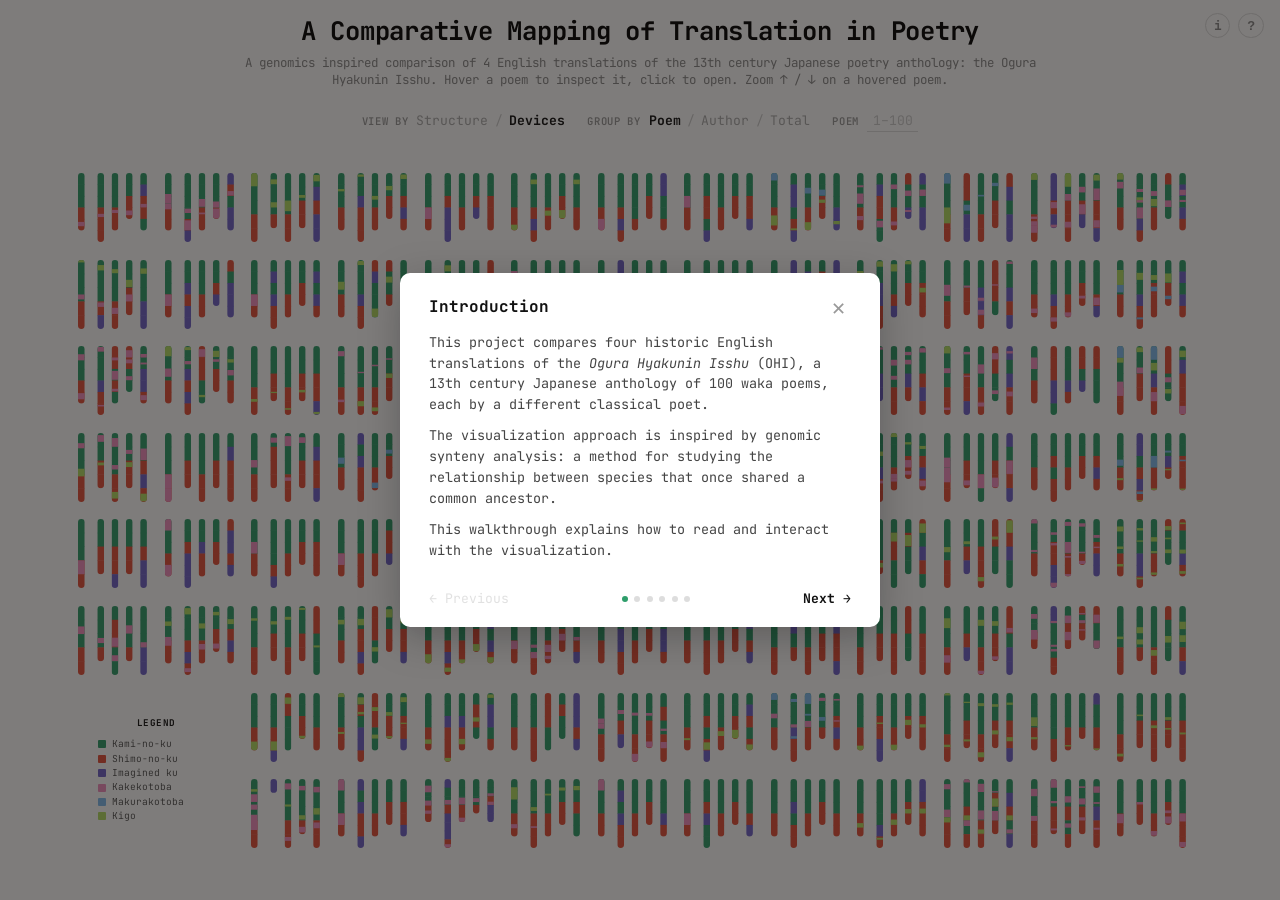
==== docs/index.html @ d407ced3 "Styling changes and tutorial update." ====
<!doctype html>
<html lang="en">
<head>
<meta charset="utf-8">
<meta name="viewport" content="width=device-width, initial-scale=1">
<title>Comparative Translations of the Ogura Hyakunin Isshu</title>
<link rel="preconnect" href="https://fonts.googleapis.com">
<link rel="preconnect" href="https://fonts.gstatic.com" crossorigin>
<link href="https://fonts.googleapis.com/css2?family=JetBrains+Mono:wght@300;400;500;700&display=swap" rel="stylesheet">
<link rel="stylesheet" href="style.css?v=88">
</head>
<body>
<div class="page">
  <div class="hd">
    <h1>A Comparative Mapping of Translation in Poetry</h1>
    <p>A genomics inspired comparison of 4 English translations of the 13th century Japanese poetry anthology: the Ogura Hyakunin Isshu. Hover a poem to inspect it, click to open. Zoom ↑ / ↓ on a hovered poem.</p>
    <div class="toggles-row">
      <div class="toggle-group">
        <span class="toggle-label">View by</span>
        <div class="view-toggle" role="group" aria-label="View mode">
          <button class="vt-btn" id="vtStructure">Structure</button>
          <button class="vt-btn active" id="vtDevice">Devices</button>
        </div>
      </div>
      <div class="toggle-group">
        <span class="toggle-label">Group by</span>
        <div class="view-toggle" role="group" aria-label="Layout mode">
          <button class="vt-btn active" id="vtByPoem">Poem</button>
          <button class="vt-btn" id="vtByAuthor">Author</button>
          <button class="vt-btn" id="vtByTotal">Total</button>
        </div>
      </div>
      <div class="toggle-group">
        <label class="toggle-label" for="poemJump">Poem</label>
        <input class="poem-jump" id="poemJump" type="number" min="1" max="100" placeholder="1–100" aria-label="Jump to poem number">
      </div>
    </div>
    <a class="help-btn about-link" href="about.html" aria-label="About this project" title="About this project" style="right:3.1rem;">i</a>
    <button class="help-btn" id="helpBtn" aria-label="Show walkthrough" title="Show walkthrough">?</button>
  </div>
  <div class="gw" id="gw">
    <div class="grid-nav">
      <div class="col-rail" id="colRail" role="group" aria-label="Poem column"></div>
      <div class="row-rail row-rail-r" id="rowRailRight" role="group" aria-label="Poem row"></div>
      <!-- Static clip boundary — sized once to the grid's own resting
           footprint and never itself transformed, so #grid's zoom
           transform (scale+translate) can never visually escape this box
           no matter what the scale/centering math computes; a hard
           guarantee rather than relying purely on that math being exact. -->
      <div class="grid-clip">
      <div class="grid" id="grid">
      </div>
      <!-- Legend lives OUTSIDE #grid (a sibling, not a child) so it never
           shares #grid's zoom transform — it stays put and stays visible
           at every zoom level, in the same bottom-right corner it always
           occupied, instead of scaling/panning away with the poems.
           nextGridPos() (app.js) still reserves this same 2×2 corner when
           placing poems, so nothing else ever renders underneath it. -->
      <div class="legend">
        <strong>Legend</strong>
        <div class="legend-row"><div class="legend-swatch" style="background:#2E9E6B"></div>Kami-no-ku</div>
        <div class="legend-row"><div class="legend-swatch" style="background:#E5503A"></div>Shimo-no-ku</div>
        <div class="legend-row"><div class="legend-swatch" style="background:#6F63C9"></div>Imagined ku</div>
        <div class="legend-row legend-device"><div class="legend-swatch" style="background:#F28FC0"></div>Kakekotoba</div>
        <div class="legend-row legend-device"><div class="legend-swatch" style="background:#7EBBEE"></div>Makurakotoba</div>
        <div class="legend-row legend-device"><div class="legend-swatch" style="background:#B4DE65"></div>Kigo</div>
      </div>
      </div>
    </div>
    <div class="author-grids" id="authorGrids" style="display:none;"></div>
    <div class="total-grids" id="totalGrids" style="display:none;"></div>
  </div>
</div>

<!-- Modal -->
<div class="overlay" id="overlay" role="dialog" aria-modal="true">
  <div class="modal-bar">
    <button class="mnav-arrow" id="mPrev" aria-label="Previous poem">←</button>
    <div class="modal-title" id="modalTitle"></div>
    <div class="modal-bar-right">
      <button class="mnav-arrow" id="mNext" aria-label="Next poem">→</button>
      <button class="mbtn-close" id="mClose" aria-label="Close">✕</button>
    </div>
  </div>
  <div class="modal-body">
    <div class="jp-panel" id="jpPanel"></div>
    <div class="en-panel" id="enPanel"></div>
  </div>
</div>

<!-- First-visit walkthrough / reopenable guide -->
<div class="intro-overlay" id="introOverlay">
  <div class="intro-card">
    <div class="intro-header">
      <h2 class="intro-title" id="introTitle"></h2>
      <button class="mbtn-close intro-close" id="introClose" aria-label="Close">✕</button>
    </div>
    <div class="intro-steps" id="introSteps"></div>
    <div class="intro-footer">
      <button class="intro-nav-btn" id="introBack">← Previous</button>
      <div class="intro-dots" id="introDots"></div>
      <button class="intro-nav-btn primary" id="introNext">Next →</button>
    </div>
  </div>
</div>

<!-- Custom hover tooltip for structure/device labels (see [data-tip] in
     app.js). -->
<div id="hoverTip" class="hover-tip"></div>

<script src="app.js?v=97"></script>
</body>
</html>
---- docs/style.css ----
*,*::before,*::after{box-sizing:border-box;}
html,body{height:100%;margin:0;overflow:hidden;background:#fff;
  font-family:'JetBrains Mono',monospace;}

/* Spec: cell=82pt, gap=21pt, margin=50pt → ratios cell:gap=3.905, margin:gap=2.381
   Scale so grid+margins fit inside available viewport (width and height).
   total_w = 13*cell + 12*gap + 2*margin = gap*(13*3.905+12+2*2.381) = gap*67.525
   total_h = 8*cell + 7*gap = gap*(8*3.905+7) = gap*38.238
   With ~70px header: available_h = 100vh - 70px
   gap = min( 100vw/67.525 , (100vh - 70px)/38.238 ) */
:root{
  --hd-h: 96px;
  /* Divisor 43 = 38.238 (grid) + 2×2.381 (top+bottom margin) — 38.238 alone
     made the grid taller than the available space, clipping the top row. */
  --gap: min(calc(100vw / 67.525), calc((100vh - var(--hd-h)) / 43));
  --cell: calc(var(--gap) * 3.905);
  --margin: calc(var(--gap) * 2.381);
}

.page{height:100%;display:flex;flex-direction:column;}

.hd{flex-shrink:0;text-align:center;padding:.9rem 1rem .6rem;}
.hd h1{font-family:'JetBrains Mono',monospace;font-size:clamp(1.1rem,2.2vw,1.6rem);
  font-weight:700;margin:0;letter-spacing:-.01em;}
.hd p{font-size:.78rem;color:#888;margin:.35rem auto 0;max-width:52rem;}
.toggles-row{
  display:flex;align-items:center;justify-content:center;gap:1.4rem;
  margin-top:1.4rem;flex-wrap:wrap;
}
.toggle-group{display:flex;align-items:center;gap:.5rem;}
.toggle-label{font-family:'JetBrains Mono',monospace;font-size:.66rem;font-weight:600;
  letter-spacing:.06em;text-transform:uppercase;color:#999;}
.view-toggle{display:flex;align-items:center;gap:.4rem;}
.vt-btn{
  border:none;background:none;padding:0;font-family:'JetBrains Mono',monospace;
  font-size:.82rem;font-weight:400;color:#aaa;cursor:pointer;transition:color .12s;
}
.vt-btn+.vt-btn::before{content:'/';margin-right:.4rem;color:#ccc;font-weight:400;}
.vt-btn:hover{color:#666;}
.vt-btn.active{color:#111;font-weight:700;}
.poem-jump{
  width:3.2rem;border:none;border-bottom:1px solid #ddd;background:none;
  font-family:'JetBrains Mono',monospace;font-size:.82rem;color:#111;
  text-align:center;padding:.1rem .2rem;outline:none;-moz-appearance:textfield;
}
.poem-jump::-webkit-inner-spin-button,.poem-jump::-webkit-outer-spin-button{-webkit-appearance:none;}
.poem-jump::placeholder{color:#ccc;}
.poem-jump:focus{border-bottom-color:#999;}
.help-btn{
  position:absolute;top:.8rem;right:1rem;width:1.6rem;height:1.6rem;border-radius:50%;
  border:1px solid #ddd;background:#fff;color:#888;font-size:.8rem;font-weight:700;
  cursor:pointer;display:flex;align-items:center;justify-content:center;
  text-decoration:none;transition:background .12s,color .12s;
}
.help-btn:hover{background:#f5f4f0;color:#444;}
.hd{position:relative;}

.gw{
  flex:1;min-height:0;
  display:flex;align-items:center;justify-content:center;
  padding-bottom:var(--margin);
  position:relative;
  overflow:hidden;
}

.grid-nav{
  display:grid;
  grid-template-columns:1fr auto;
  grid-template-rows:auto 1fr;
  gap:.5rem .6rem;
}
.col-rail{
  grid-column:1;grid-row:1;
  display:flex;gap:var(--gap);align-items:center;justify-content:center;
}
.row-rail{
  display:flex;flex-direction:column;gap:var(--gap);align-items:center;justify-content:center;
}
.row-rail-r{grid-column:2;grid-row:2;}
.nav-btn{
  border:none;background:none;padding:0;
  font-family:'JetBrains Mono',monospace;font-size:.66rem;font-weight:500;
  color:#111;cursor:pointer;transition:opacity .15s,color .12s;
  display:flex;align-items:center;justify-content:center;
  opacity:0;pointer-events:none;
}
.col-rail .nav-btn{width:var(--cell);}
.row-rail .nav-btn{height:var(--cell);}
.grid-nav:has(.pc.zoomed) .nav-btn.active{opacity:1;pointer-events:auto;}

.grid-clip{grid-column:1;grid-row:2;overflow:hidden;position:relative;}

.grid{
  transition:transform .18s ease-out;
  display:grid;
  grid-template-columns:repeat(13,var(--cell));
  grid-template-rows:repeat(8,var(--cell));
  gap:var(--gap);
  grid-auto-flow:dense;
}

.legend{
  position:absolute;left:0;bottom:0;
  width:calc(var(--cell)*2 + var(--gap));height:calc(var(--cell)*2 + var(--gap));
  padding:1.15rem 1.25rem;font-size:.6rem;line-height:1.5;
  font-family:'JetBrains Mono',monospace;font-weight:300;
  display:flex;flex-direction:column;justify-content:center;
  background:#fff;
}
.legend strong{display:block;text-align:center;font-size:.58rem;font-weight:700;
  letter-spacing:.05em;text-transform:uppercase;color:#111;margin-bottom:.4rem;}
.legend-row{display:flex;align-items:center;gap:.35rem;color:#444;font-weight:300;white-space:nowrap;}
.legend-swatch{width:8px;height:8px;border-radius:1px;flex-shrink:0;}
.legend.structure-only .legend-device{display:none;}

.pc{
  width:100%;height:100%;
  cursor:pointer;display:flex;align-items:center;justify-content:center;
  border-radius:4px;user-select:none;position:relative;
  transition:transform .09s ease-out, filter .3s ease, opacity .3s ease;
  will-change:transform;
}
.pc:focus-visible{outline:2px solid #1D7058;outline-offset:1px;}
.grid.zoom-active .pc:not(.zoomed){filter:grayscale(1) brightness(1.05);opacity:.55;}
.glyph-wrap{width:100%;height:100%;display:flex;align-items:center;justify-content:center;transition:opacity .18s ease;}
.glyph-wrap svg{width:100%;height:100%;display:block;}

/* ── Zoom ── */
.pc.zoomed{
  z-index:5;
  background:#fff;
  border-radius:6px;
}
.zc-hover-lbl{
  width:100%;height:100%;display:flex;align-items:center;justify-content:center;
  text-align:center;font-family:'JetBrains Mono',monospace;font-weight:700;
  font-size:7.5px;color:#333;padding:2px;pointer-events:none;
  overflow:hidden;word-break:break-word;
}
.zc-card{
  position:absolute;left:50%;top:50%;transform:translate(-50%,-50%);
  display:flex;flex-direction:column;
  background:#fff;border-radius:6px;overflow:hidden;
}
.zc-body{
  flex:1;min-height:0;display:flex;align-items:flex-start;justify-content:center;
  overflow:hidden;padding:8px;
}
.zc-bars{width:100%;height:100%;}

.zc-book{display:flex;align-items:flex-start;gap:10px;height:100%;}
.zc-book-jp{display:flex;align-items:flex-start;gap:4px;flex-shrink:0;height:100%;}
.zc-book-num{
  writing-mode:vertical-rl;text-orientation:mixed;
  font-family:'Iansui','Hiragino Mincho ProN','Yu Mincho',serif;font-size:5px;color:#999;
  letter-spacing:.15em;flex-shrink:0;align-self:stretch;
  display:flex;align-items:center;justify-content:center;
}
.zc-book-divider{width:1px;background:#e4e1db;align-self:stretch;flex-shrink:0;}
.zc-book-en{flex:1;min-width:0;display:flex;flex-direction:column;gap:6px;}
.zc-book-title{
  font-family:'JetBrains Mono',monospace;font-weight:700;
  font-size:7px;color:#111;text-align:center;margin-bottom:2px;
}
.zc-book-block{display:flex;flex-direction:column;gap:1px;}
.zc-book-lbl{font-family:'JetBrains Mono',monospace;font-weight:700;color:#888;}
.zc-book-lines{font-family:'Ibarra Real Nova',Georgia,serif;color:#333;line-height:1.4;word-break:break-word;}
.zc-book-line{
  display:block;width:fit-content;max-width:100%;
  border-bottom:0.22em solid transparent;padding-bottom:0.12em;margin-bottom:0.12em;
}

.gz-sidebar{
  height:100%;flex-shrink:0;
  display:flex;flex-direction:column;border-radius:2px;overflow:hidden;
}
.gz-sb-seg{flex-shrink:0;}
.gz-text{
  writing-mode:vertical-rl;text-orientation:mixed;
  font-family:'Iansui','Hiragino Mincho ProN','Yu Mincho',serif;
  width:1.1em;flex-shrink:0;
  height:100%;overflow:hidden;
  line-height:1.35;letter-spacing:.04em;color:#1a1a1a;
}
.gz-ch{padding:0 .5px;border-radius:1px;background-clip:padding-box;border:1px solid transparent;box-sizing:border-box;}

/* ── By-Author layout ── */
.author-grids{
  display:flex;flex-direction:column;
  width:100%;height:100%;
}
.author-panels-row{
  flex:1;min-height:0;
  overflow-x:auto;overflow-y:hidden;
  display:flex;flex-wrap:nowrap;gap:1.5rem;align-items:stretch;justify-content:center;
  padding:.75rem 1.5rem;
}
.author-panel{
  display:flex;flex-direction:column;align-items:center;gap:.6rem;
  flex:0 0 clamp(180px,17vw,280px);
}
.author-panel-label{
  font-family:'JetBrains Mono',monospace;font-weight:700;font-size:.85rem;color:#333;
  text-align:center;white-space:nowrap;flex-shrink:0;
}
.author-mini-grid{
  flex:1;min-height:0;
  display:grid;
  grid-template-columns:repeat(10,1fr);
  grid-template-rows:repeat(10,1fr);
  grid-auto-flow:column;
  direction:rtl;
  gap:4px;width:100%;
}
.author-cell{direction:ltr;}
.author-cell{
  cursor:pointer;overflow:hidden;
  transition:transform .1s ease;
}
.author-cell:hover{transform:scale(1.35);z-index:5;position:relative;box-shadow:0 2px 8px rgba(0,0,0,.25);}
.author-cell.author-hl{box-shadow:0 0 0 2px #fff;position:relative;z-index:3;}
.author-grids[data-hl] .author-cell:not(.author-hl){opacity:.2;transition:opacity .08s;}
.author-cell svg{width:100%;height:100%;display:block;}
.author-legend{
  flex-shrink:0;
  display:flex;flex-direction:row;align-items:center;justify-content:center;
  flex-wrap:wrap;gap:.15rem 1rem;
  padding:.35rem 1rem;
  border-top:1px solid #eee;
  font-size:.6rem;line-height:1.5;
  font-family:'JetBrains Mono',monospace;font-weight:300;
}
.author-legend strong{font-size:.58rem;font-weight:700;
  letter-spacing:.05em;text-transform:uppercase;color:#111;}
.author-legend .legend-row{display:flex;align-items:center;gap:.35rem;color:#444;font-weight:300;white-space:nowrap;}
.author-legend .legend-swatch{width:8px;height:8px;border-radius:1px;flex-shrink:0;}
.author-legend.structure-only .legend-device{display:none;}
/* ── Total view ─────────────────────────────────────────────────── */
.total-grids{
  display:flex;flex-direction:column;
  width:100%;height:100%;
}
.total-panels-row{
  flex:1;min-height:0;
  overflow-x:auto;overflow-y:hidden;
  display:flex;flex-wrap:nowrap;gap:2rem;align-items:stretch;justify-content:center;
  padding:.75rem 2rem;
}
.total-panel{
  display:flex;flex-direction:column;align-items:center;gap:.6rem;
  min-width:30px;
}
.total-bar-wrap{
  flex:1;min-height:0;width:100%;
  border-radius:3px;overflow:hidden;
}
.total-bar-wrap svg{display:block;width:100%;height:100%;}
.total-seg{cursor:pointer;transition:opacity .08s;}
.total-panel-count{
  flex-shrink:0;
  font-family:'JetBrains Mono',monospace;font-size:.58rem;font-weight:300;
  color:#888;text-align:center;padding-top:.25rem;
}
.total-grids[data-hl] .total-seg:not(.total-hl){opacity:.2;}
/* Lock legend height so bar charts don't shift when hover text appears */
#totalLegend{flex-wrap:nowrap;overflow:hidden;}
#totalSegInfo{min-height:1.5em;line-height:1.5;}

.author-poem-info{
  font-family:'JetBrains Mono',monospace;font-weight:700;font-size:.72rem;
  color:#111;letter-spacing:.01em;
  margin-right:.5rem;padding-right:.75rem;border-right:1px solid #ddd;
  min-width:8rem;white-space:nowrap;
}

/* ── Modal overlay ── */
.overlay{
  display:none;position:fixed;inset:0;z-index:200;
  background:#ffffff;
  overflow:hidden;
}
.overlay.open{display:flex;flex-direction:column;}

.modal-bar{
  flex-shrink:0;display:flex;align-items:center;justify-content:space-between;
  padding:.9rem 1.25rem;
  background:#fff;
}
.modal-title{
  text-align:center;flex:1;min-width:0;padding:0 1rem;
}
.modal-title-main{
  font-family:'JetBrains Mono',monospace;font-size:clamp(1.1rem,2.2vw,1.6rem);
  font-weight:bold;color:#111;line-height:1.2;
}
.modal-title-sub{
  font-size:.78rem;color:#888;margin-top:.15rem;
}
.modal-bar-right{display:flex;align-items:center;gap:1rem;}
.mnav-arrow{
  border:none;background:none;padding:.2rem;cursor:pointer;
  font-size:1.2rem;line-height:1;color:#444;transition:color .1s;
}
.mnav-arrow:hover{color:#111;}
.mnav-arrow:disabled{opacity:.3;cursor:default;}
.mnav-arrow:disabled:hover{color:#444;}
.mbtn-close{
  border:none;background:none;padding:.2rem;cursor:pointer;
  font-size:1rem;color:#888;transition:color .1s;
}
.mbtn-close:hover{color:#111;}

.modal-body{flex:1;min-height:0;display:grid;grid-template-columns:1fr 1fr;}

.jp-panel{
  position:relative;
  display:flex;align-items:stretch;justify-content:center;
  background:#ffffff;border-right:1px solid #e4e1db;overflow:hidden;
  padding:1.2rem 1rem;
}
/* justify-content:center but NOT align-items:center — centering the cross axis
   on the flex container clips overflow from both ends, making the top
   unreachable. margin:auto on .jp-inner centers it when it fits and falls
   back to top-anchored scrolling when it doesn't. */
.jp-scroll{
  flex:1;min-width:0;display:flex;justify-content:center;
  overflow-y:auto;overflow-x:hidden;
}
.jp-inner{
  display:flex;flex-direction:row;align-items:stretch;gap:.6rem;
  margin:auto 0;
}
.jp-sidebar{
  width:8px;flex-shrink:0;display:flex;flex-direction:column;
  border-radius:4px;overflow:hidden;align-self:stretch;
}
.jp-sidebar-seg{flex-shrink:0;}
.jp-chars-area{
  display:flex;align-items:center;justify-content:center;
  padding:.4rem 0;
}
.jp-chars{
  writing-mode:vertical-rl;text-orientation:mixed;
  font-family:'Iansui','Hiragino Mincho ProN','Yu Mincho','MS Mincho',serif;
  font-size:clamp(1rem,2.6vh,1.7rem);
  letter-spacing:.06em;color:#1a1a1a;
  /* height:max-content prevents the browser from resolving the cross-size
     against an implicit ancestor figure and wrapping into a second column. */
  height:max-content;
}
.jp-ch{
  display:inline-block;
  padding:.16em .09em;
  border:2px solid transparent;box-sizing:border-box;
}
/* position:relative (not flex) — flex would size the group to kanji+furigana
   side by side, shifting each kanji's position in the column depending on
   whether the adjacent word is annotated. */
.jp-ruby-group{position:relative;display:inline-block;}
/* Furigana reads to the RIGHT in vertical text (toward the prior column),
   absolutely positioned so it never affects the kanji's layout. */
.jp-furigana{
  position:absolute;top:50%;left:100%;
  transform:translateY(-50%);
  margin-left:.08em;
  font-family:'Iansui','Hiragino Mincho ProN','Yu Mincho',serif;
  font-size:.42em;color:#999;
  white-space:nowrap;
}

.title-jp{
  writing-mode:vertical-rl;text-orientation:mixed;
  font-family:'Iansui','Hiragino Mincho ProN','Yu Mincho',serif;
  font-size:clamp(.65rem,1.1vw,.9rem);
  letter-spacing:.1em;color:#888;
  white-space:nowrap;
  position:absolute;top:1rem;right:3rem;
}
.jp-legend{
  flex-shrink:0;
  display:flex;flex-direction:column;align-items:center;
  gap:.25rem;
  padding:.6rem 1.5rem 1.2rem;
  border-top:1px solid #eee;
  font-size:.78rem;line-height:1.5;
  font-family:'JetBrains Mono',monospace;font-weight:300;color:#444;
}
.jp-legend .lgd-items{
  display:flex;flex-direction:row;flex-wrap:wrap;
  justify-content:center;gap:.15rem 1.2rem;
}
.jp-legend .lgd-title{
  display:block;text-align:center;font-size:.58rem;font-weight:700;
  letter-spacing:.05em;text-transform:uppercase;color:#111;margin-bottom:.4rem;
}
.jp-legend .lrow{display:flex;align-items:center;gap:.35rem;line-height:1.3;font-weight:300;}
.jp-legend .lsw{width:11px;height:11px;border-radius:2px;flex-shrink:0;}

.en-panel{
  padding:1.5rem 2rem 1.5rem 3.5rem;overflow-y:auto;background:#fff;
}
.trans-grid{
  display:flex;flex-direction:column;gap:1.5rem;
}
.trans-block{min-width:0;}
.trans-label{
  font-family:'JetBrains Mono',monospace;font-size:.72rem;font-weight:700;
  letter-spacing:.03em;color:#888;margin-bottom:.4rem;
}
.trans-lines{display:flex;flex-direction:column;}
.tl-row{}
.tl{
  display:inline-block;width:fit-content;max-width:100%;
  font-family:'Ibarra Real Nova',Georgia,serif;font-size:.92rem;line-height:1.65;
  color:#222;
  border-bottom:3px solid transparent;padding-bottom:.15rem;margin-bottom:.3rem;
}
.no-data{color:#bbb;font-style:italic;font-size:.8rem;}
.dw-en{
  background-clip:padding-box;border-radius:2px;padding:0 .08em;
  -webkit-box-decoration-break:clone;box-decoration-break:clone;
}

/* ── Tied-highlight glow ── */
/* .jp-ch is one span per CHARACTER — a per-character box-shadow draws
   separate halos around every glyph of a multi-char word. A permanent
   transparent border (reserved space) turns visible only at left/right
   always, top/bottom only at .run-start/.run-end, tracing one outline
   around the whole word without shifting layout. */
.jp-ch.glow{
  border-left-color:rgba(255,255,255,.9);
  border-right-color:rgba(255,255,255,.9);
  filter:brightness(1.12) saturate(1.25);
  transition:border-color .12s,filter .12s;
  position:relative;z-index:1;
}
.jp-ch.glow.run-start{border-top-color:rgba(255,255,255,.9);}
.jp-ch.glow.run-end{border-bottom-color:rgba(255,255,255,.9);}
.dw-en.glow{
  box-shadow:0 0 0 2px rgba(255,255,255,.9), 0 0 10px 3px rgba(0,0,0,.35);
  filter:brightness(1.12) saturate(1.25);
  transition:box-shadow .12s,filter .12s;
  position:relative;z-index:1;
}
.gz-ch.glow{
  border-left-color:rgba(255,255,255,.9);
  border-right-color:rgba(255,255,255,.9);
  filter:brightness(1.12) saturate(1.25);
  transition:border-color .12s,filter .12s;
  position:relative;z-index:1;
}
.gz-ch.glow.run-start{border-top-color:rgba(255,255,255,.9);}
.gz-ch.glow.run-end{border-bottom-color:rgba(255,255,255,.9);}

.hover-tip{
  display:none;position:fixed;z-index:300;pointer-events:none;
  transform:translate(0,-50%);
  background:rgba(20,20,20,.94);color:#fff;
  border-radius:4px;padding:.35rem .6rem;
  font-family:'JetBrains Mono',monospace;font-size:.72rem;font-weight:500;
  white-space:nowrap;max-width:16rem;white-space:normal;
  box-shadow:0 2px 10px rgba(0,0,0,.25);
}
.hover-tip.show{display:block;}
.hover-tip.flip{transform:translate(-100%,-50%);}

/* ── First-visit walkthrough ── */
.intro-overlay{
  display:none;position:fixed;inset:0;z-index:400;
  background:rgba(20,18,15,.55);
  align-items:center;justify-content:center;
}
.intro-overlay.open{display:flex;}
.intro-card{
  position:relative;background:#fff;border-radius:10px;
  width:min(30rem,84vw);height:auto;max-height:90vh;
  display:flex;flex-direction:column;
  padding:1.4rem 1.8rem 1.2rem;
  box-shadow:0 10px 40px rgba(0,0,0,.25);
  overflow:hidden;
}
.intro-header{
  display:flex;align-items:flex-start;justify-content:space-between;
  gap:.75rem;margin-bottom:.55rem;flex-shrink:0;
}
.intro-title{
  font-family:'JetBrains Mono',monospace;font-size:1rem;font-weight:700;
  color:#111;margin:0;flex:1;
}
.intro-steps{display:block;overflow-y:auto;min-height:0;flex:1;}
.intro-step{display:none;}
.intro-step.active{display:block;}
.intro-step p{font-size:.84rem;line-height:1.55;color:#444;margin:0 0 .65rem;text-align:left;}
.intro-step strong{color:#222;}
.intro-swatches{display:flex;flex-direction:column;gap:.4rem;margin:.2rem 0 .55rem;}
.intro-swatch-row{font-size:.82rem;color:#444;line-height:1.55;margin-bottom:.3rem;}
.intro-dots{display:flex;gap:.4rem;margin:0;flex-shrink:0;}
.intro-footer{
  display:flex;align-items:center;justify-content:space-between;
  flex-shrink:0;padding-top:.7rem;margin-top:.5rem;
}
.intro-dot{width:6px;height:6px;border-radius:50%;background:#ddd;transition:background .2s;}
.intro-dot.active{background:var(--dc,#2E9E6B);}
.mbtn{padding:.3rem .75rem;border-radius:4px;border:none;
  background:#fff;cursor:pointer;font-size:.8rem;font-weight:500;color:#444;
  transition:background .1s;}
.mbtn:hover{background:#f0efe9;}
.mbtn:disabled{opacity:.4;cursor:default;}
.intro-nav-btn{
  border:none;background:none;padding:0;
  font-family:'JetBrains Mono',monospace;
  font-size:.82rem;font-weight:400;color:#aaa;
  cursor:pointer;transition:color .12s;
}
.intro-nav-btn:hover{color:#666;}
.intro-nav-btn:disabled,.intro-nav-btn:disabled:hover{opacity:.35;color:#aaa;cursor:default;}
.intro-nav-btn.primary{color:#111;font-weight:700;}
.intro-nav-btn.primary:hover{color:#555;}

/* ── Intro step 2: poem glance grid ── */
.intro-poem-grid-2x2{
  display:grid;
  grid-template-rows:repeat(2,66px);
  grid-auto-columns:66px;
  grid-auto-flow:column;
  gap:5px;width:fit-content;margin:.4rem auto;
}
.intro-mgc{
  display:block;width:66px;height:66px;
  border-radius:4px;cursor:default;
  padding:2px;transition:background .12s;
  position:relative;direction:ltr;overflow:hidden;
}
.intro-mgc:hover{background:#fff;}
.intro-step .view-toggle{justify-content:center;margin:.3rem 0 0;}

/* ── Intro step 1: side-by-side poem translations ── */
.intro-poem-pair{display:flex;gap:.8rem;margin:.4rem 0 .1rem;}
.intro-poem-block{
  flex:1;border-left:2px solid #e8e8e8;
  padding:.35rem 0 .35rem .7rem;
  font-family:'Ibarra Real Nova',Georgia,serif;font-size:.84rem;line-height:1.65;color:#222;
}
.intro-poem-lbl{
  font-family:'JetBrains Mono',monospace;font-size:.65rem;font-weight:700;
  letter-spacing:.03em;color:#888;margin-bottom:.4rem;
}
.intro-poem-grid-4{display:grid;grid-template-columns:1fr 1fr;gap:.55rem;}
.intro-poem-caption{
  font-family:'JetBrains Mono',monospace;font-size:.62rem;color:#aaa;
  text-align:center;margin-top:.45rem;
}

/* ── Intro step 3: zoom demo ── */
.intro-zoom-demo{
  display:flex;justify-content:center;align-items:center;padding:.6rem 0 .3rem;
}
.intro-zoom-cell{
  display:block;width:68px;height:68px;overflow:hidden;
  border-radius:4px;transition:width .35s,height .35s;cursor:default;
}
.intro-zoom-cell.zoomed{width:168px;height:168px;}
.intro-zoom-btns{display:flex;gap:2rem;justify-content:center;margin-top:.4rem;}
.mbtn:disabled:hover{background:#fff;}
.intro-close{
  border:none;background:none;
  font-size:1.1rem;color:#999;cursor:pointer;line-height:1;padding:.3rem;flex-shrink:0;
}
.intro-close:hover{color:#444;}

/* ── Responsive: narrow viewports flip the grid to 8 cols × 13 rows
   (computeGridDims() in app.js) and stack the modal panels. ── */
@media (max-width:640px){
  .grid{
    grid-template-columns:repeat(8,var(--cell));
    grid-template-rows:repeat(13,var(--cell));
  }
  .modal-body{grid-template-columns:1fr;grid-template-rows:auto auto;overflow-y:auto;}
  .jp-panel{border-right:none;border-bottom:1px solid #e4e1db;min-height:40vh;}
  .author-grids{flex-direction:column;align-items:center;overflow-y:auto;}
  .author-panel{max-width:min(20rem,90vw);width:100%;}
}
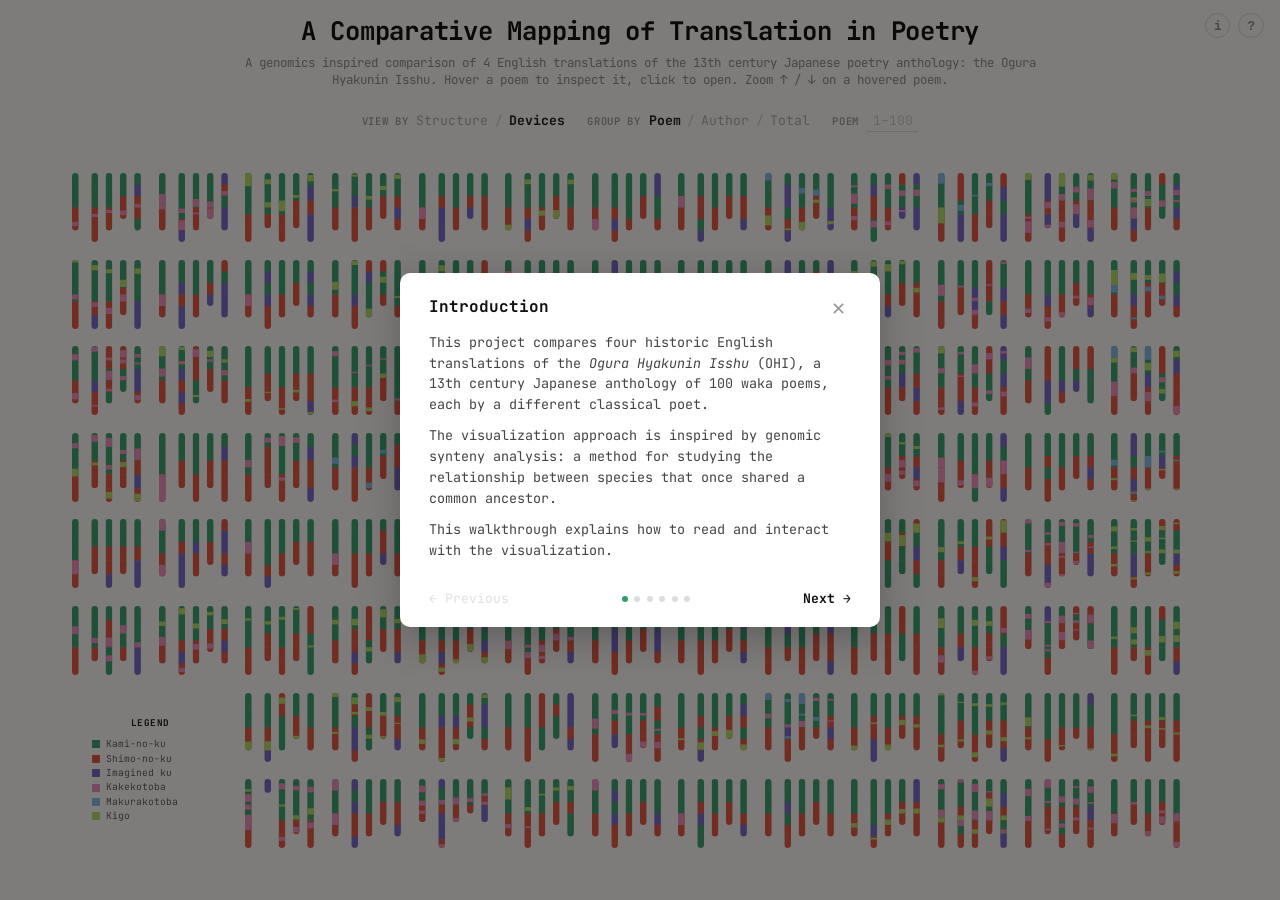
==== commit 3e30ab1d: "fix slight jitter between poem 94 and 100" ====
--- a/docs/index.html
+++ b/docs/index.html
@@ -7,7 +7,7 @@
 <link rel="preconnect" href="https://fonts.googleapis.com">
 <link rel="preconnect" href="https://fonts.gstatic.com" crossorigin>
 <link href="https://fonts.googleapis.com/css2?family=JetBrains+Mono:wght@300;400;500;700&display=swap" rel="stylesheet">
-<link rel="stylesheet" href="style.css?v=88">
+<link rel="stylesheet" href="style.css?v=90">
 </head>
 <body>
 <div class="page">
@@ -108,6 +108,6 @@
      app.js). -->
 <div id="hoverTip" class="hover-tip"></div>
 
-<script src="app.js?v=97"></script>
+<script src="app.js?v=98"></script>
 </body>
 </html>
--- a/docs/style.css
+++ b/docs/style.css
@@ -85,7 +85,7 @@
   opacity:0;pointer-events:none;
 }
 .col-rail .nav-btn{width:var(--cell);}
-.row-rail .nav-btn{height:var(--cell);}
+.row-rail .nav-btn{height:var(--cell);width:3ch;}
 .grid-nav:has(.pc.zoomed) .nav-btn.active{opacity:1;pointer-events:auto;}
 
 .grid-clip{grid-column:1;grid-row:2;overflow:hidden;position:relative;}
@@ -105,7 +105,7 @@
   padding:1.15rem 1.25rem;font-size:.6rem;line-height:1.5;
   font-family:'JetBrains Mono',monospace;font-weight:300;
   display:flex;flex-direction:column;justify-content:center;
-  background:#fff;
+  background:#fff;pointer-events:none;
 }
 .legend strong{display:block;text-align:center;font-size:.58rem;font-weight:700;
   letter-spacing:.05em;text-transform:uppercase;color:#111;margin-bottom:.4rem;}
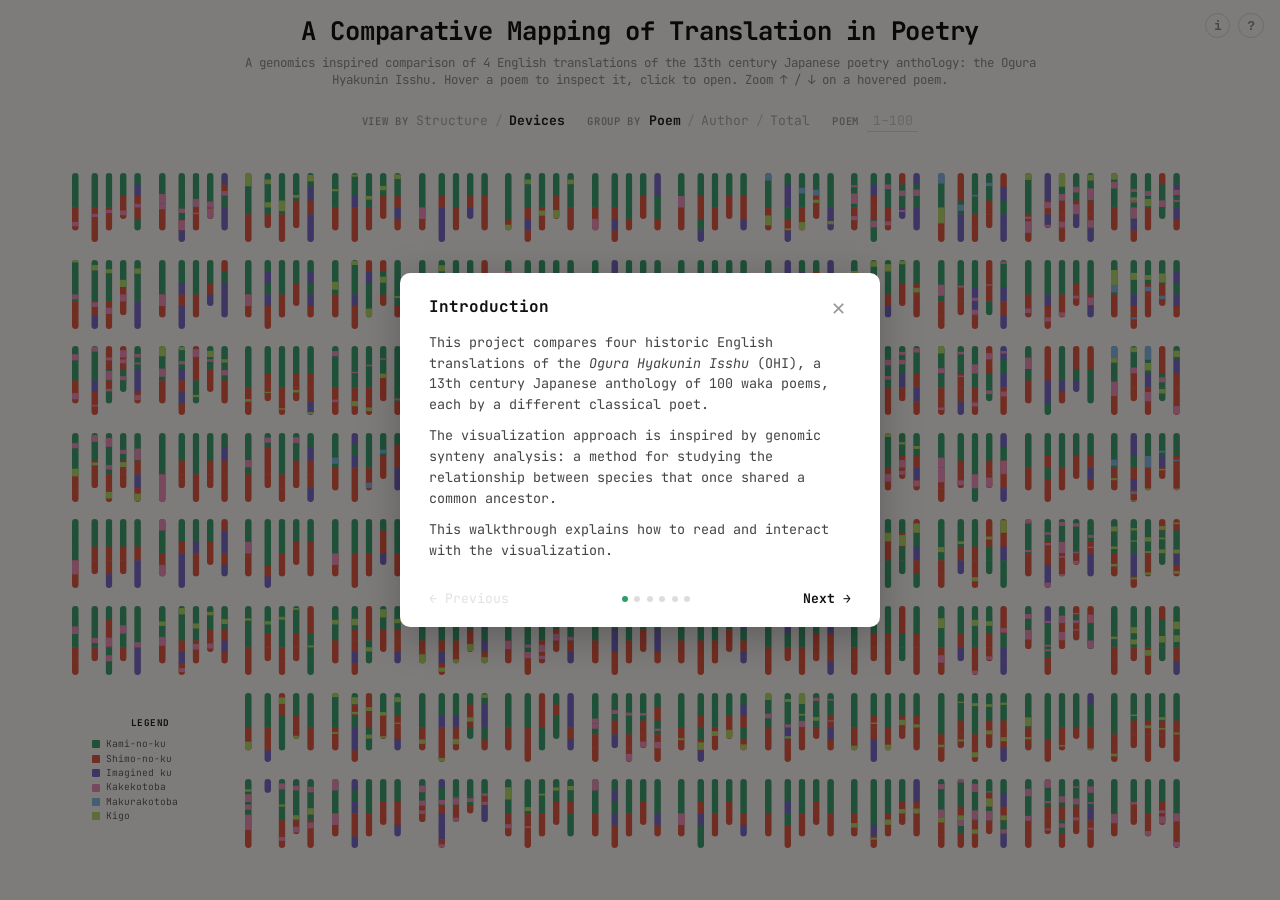
==== commit 7b1c75f3: "Increase consistency of poem classifications" ====
--- a/docs/index.html
+++ b/docs/index.html
@@ -7,7 +7,7 @@
 <link rel="preconnect" href="https://fonts.googleapis.com">
 <link rel="preconnect" href="https://fonts.gstatic.com" crossorigin>
 <link href="https://fonts.googleapis.com/css2?family=JetBrains+Mono:wght@300;400;500;700&display=swap" rel="stylesheet">
-<link rel="stylesheet" href="style.css?v=90">
+<link rel="stylesheet" href="style.css?v=97">
 </head>
 <body>
 <div class="page">
@@ -108,6 +108,6 @@
      app.js). -->
 <div id="hoverTip" class="hover-tip"></div>
 
-<script src="app.js?v=98"></script>
+<script src="app.js?v=112"></script>
 </body>
 </html>
--- a/docs/style.css
+++ b/docs/style.css
@@ -454,15 +454,14 @@
 
 .hover-tip{
   display:none;position:fixed;z-index:300;pointer-events:none;
-  transform:translate(0,-50%);
   background:rgba(20,20,20,.94);color:#fff;
   border-radius:4px;padding:.35rem .6rem;
   font-family:'JetBrains Mono',monospace;font-size:.72rem;font-weight:500;
-  white-space:nowrap;max-width:16rem;white-space:normal;
+  white-space:normal;max-width:22rem;
   box-shadow:0 2px 10px rgba(0,0,0,.25);
 }
 .hover-tip.show{display:block;}
-.hover-tip.flip{transform:translate(-100%,-50%);}
+.hover-tip.flip{}
 
 /* ── First-visit walkthrough ── */
 .intro-overlay{
@@ -568,15 +567,116 @@
 }
 .intro-close:hover{color:#444;}
 
-/* ── Responsive: narrow viewports flip the grid to 8 cols × 13 rows
-   (computeGridDims() in app.js) and stack the modal panels. ── */
+/* ── Mobile ─────────────────────────────────────────────────────────
+   Narrow viewports: flip grid to 8 cols × 13 rows, recalculate --gap
+   for the new grid dimensions, compact the header, stack modal panels.
+   ------------------------------------------------------------------ */
 @media (max-width:640px){
+  :root{
+    --hd-h: 64px;
+    /* 10×10 grid — subtract 48px legend bar from height budget:
+       total_w = 10*cell + 9*gap + 2*margin = gap*(10×3.905 + 9 + 2×2.381) = gap×52.812
+       total_h = 10*cell + 9*gap + margin   = gap*(10×3.905 + 9 + 2.381)   = gap×50.431 */
+    --gap: min(calc(100vw / 52.81), calc((100dvh - var(--hd-h) - 48px) / 50.43));
+  }
+
+  /* iOS: svh = small (stable) viewport — doesn't resize when address bar shows/hides,
+     preventing 1fr row jitter on vertical swipes. */
+  .page{ height:100svh; }
+
+  /* No zoom on mobile — kill the 100 GPU compositor layers and the
+     zoom-only transitions that would otherwise fire on every tap. */
+  .pc{ will-change:auto; transition:none; }
+
+  /* Compact header */
+  .hd{ padding:.4rem 2.8rem .35rem 1rem; }
+  .hd h1{ font-size:clamp(.85rem,4vw,1rem); }
+  .hd p{ display:none; }
+  .toggles-row{ margin-top:.4rem; gap:.25rem .75rem; }
+  .toggle-label{ display:none; }
+
+  /* Grid: columns sized by --cell (width-constrained), rows fill available height */
+  .gw{ align-items:stretch; }
+  .grid-nav{ height:100%; }
   .grid{
-    grid-template-columns:repeat(8,var(--cell));
-    grid-template-rows:repeat(13,var(--cell));
-  }
-  .modal-body{grid-template-columns:1fr;grid-template-rows:auto auto;overflow-y:auto;}
-  .jp-panel{border-right:none;border-bottom:1px solid #e4e1db;min-height:40vh;}
-  .author-grids{flex-direction:column;align-items:center;overflow-y:auto;}
-  .author-panel{max-width:min(20rem,90vw);width:100%;}
-}
+    grid-template-columns:repeat(10,var(--cell));
+    grid-template-rows:repeat(10,1fr);
+    height:100%;
+  }
+
+  /* Legend: pull out of grid-clip, render as a bottom bar below the grid.
+     grid-clip loses position:relative so the absolute legend re-parents to .gw. */
+  .grid-clip{ position:static; overflow:visible; }
+  .gw{ padding-bottom:48px; }
+  .legend{
+    position:absolute; left:0; right:0; bottom:0;
+    width:auto; height:auto;
+    flex-direction:row; flex-wrap:wrap;
+    align-items:center; justify-content:flex-start;
+    gap:.2rem .65rem;
+    padding:.35rem .75rem;
+    border-top:1px solid #e8e6e0;
+    font-size:.54rem;
+  }
+  .legend strong{ display:inline; margin-right:.4rem; }
+
+  /* Modal — jp gets fixed slice, en fills the rest and scrolls internally.
+     svh = small (stable) viewport — prevents layout shift when address bar
+     appears/disappears during ← → modal navigation. */
+  .modal-body{
+    grid-template-columns:1fr;
+    grid-template-rows:38svh 1fr;
+    overflow:hidden;
+  }
+  .jp-panel{
+    border-right:none;
+    border-bottom:1px solid #e4e1db;
+    min-height:0;
+  }
+  .en-panel{
+    padding:1rem 1.25rem 1.5rem;
+    overflow-y:auto;
+    -webkit-overflow-scrolling:touch;
+    min-height:0;
+  }
+  .modal-bar{ padding:.45rem .75rem; }
+  .modal-title-main{ font-size:clamp(.85rem,4vw,1rem); }
+  .modal-title-sub{ font-size:.7rem; }
+  /* Larger touch targets for prev/next/close */
+  .mnav-arrow{ font-size:1.4rem; padding:.3rem .65rem; min-width:44px; min-height:44px; }
+  .mbtn-close{ padding:.3rem .5rem; min-width:44px; min-height:44px; }
+
+  /* Author view: stack panels vertically */
+  .author-grids{ flex-direction:column; align-items:center; overflow-y:auto; }
+  .author-panels-row{
+    flex-direction:column; align-items:center;
+    overflow-x:hidden; overflow-y:visible;
+    flex-wrap:nowrap; justify-content:flex-start;
+    height:auto; padding:.5rem .75rem; gap:1rem;
+  }
+  .author-panel{ flex:0 0 auto; width:min(18rem,92vw); max-width:min(18rem,92vw); }
+  .author-mini-grid{ flex:none; width:100%; aspect-ratio:1; }
+
+  /* Total view: prevent label overlap */
+  .total-panels-row{ gap:.5rem; padding:.4rem .5rem; }
+  .total-panels-row .author-panel-label{
+    font-size:.5rem; white-space:normal; overflow:hidden;
+    max-height:2.6em; line-height:1.3;
+  }
+  /* Let the total-view legend wrap so "Kigo" isn't clipped */
+  #totalLegend{ flex-wrap:wrap; overflow:visible; }
+
+  /* Fix poem-top clipping in modal (iOS flex overflow + margin:auto = negative margins).
+     Spacers center short poems and collapse to 0 when the poem overflows, so the
+     top always anchors at y=0 of jp-scroll instead of being pushed above it. */
+  .jp-panel{ overflow:hidden; }
+  .jp-scroll{
+    flex-direction:column;
+    align-items:center;
+    justify-content:flex-start;
+    overflow-y:auto;
+    -webkit-overflow-scrolling:touch;
+  }
+  .jp-scroll::before,.jp-scroll::after{ content:''; flex:1; min-height:0; display:block; }
+  .jp-inner{ margin:0; flex-shrink:0; }
+}
